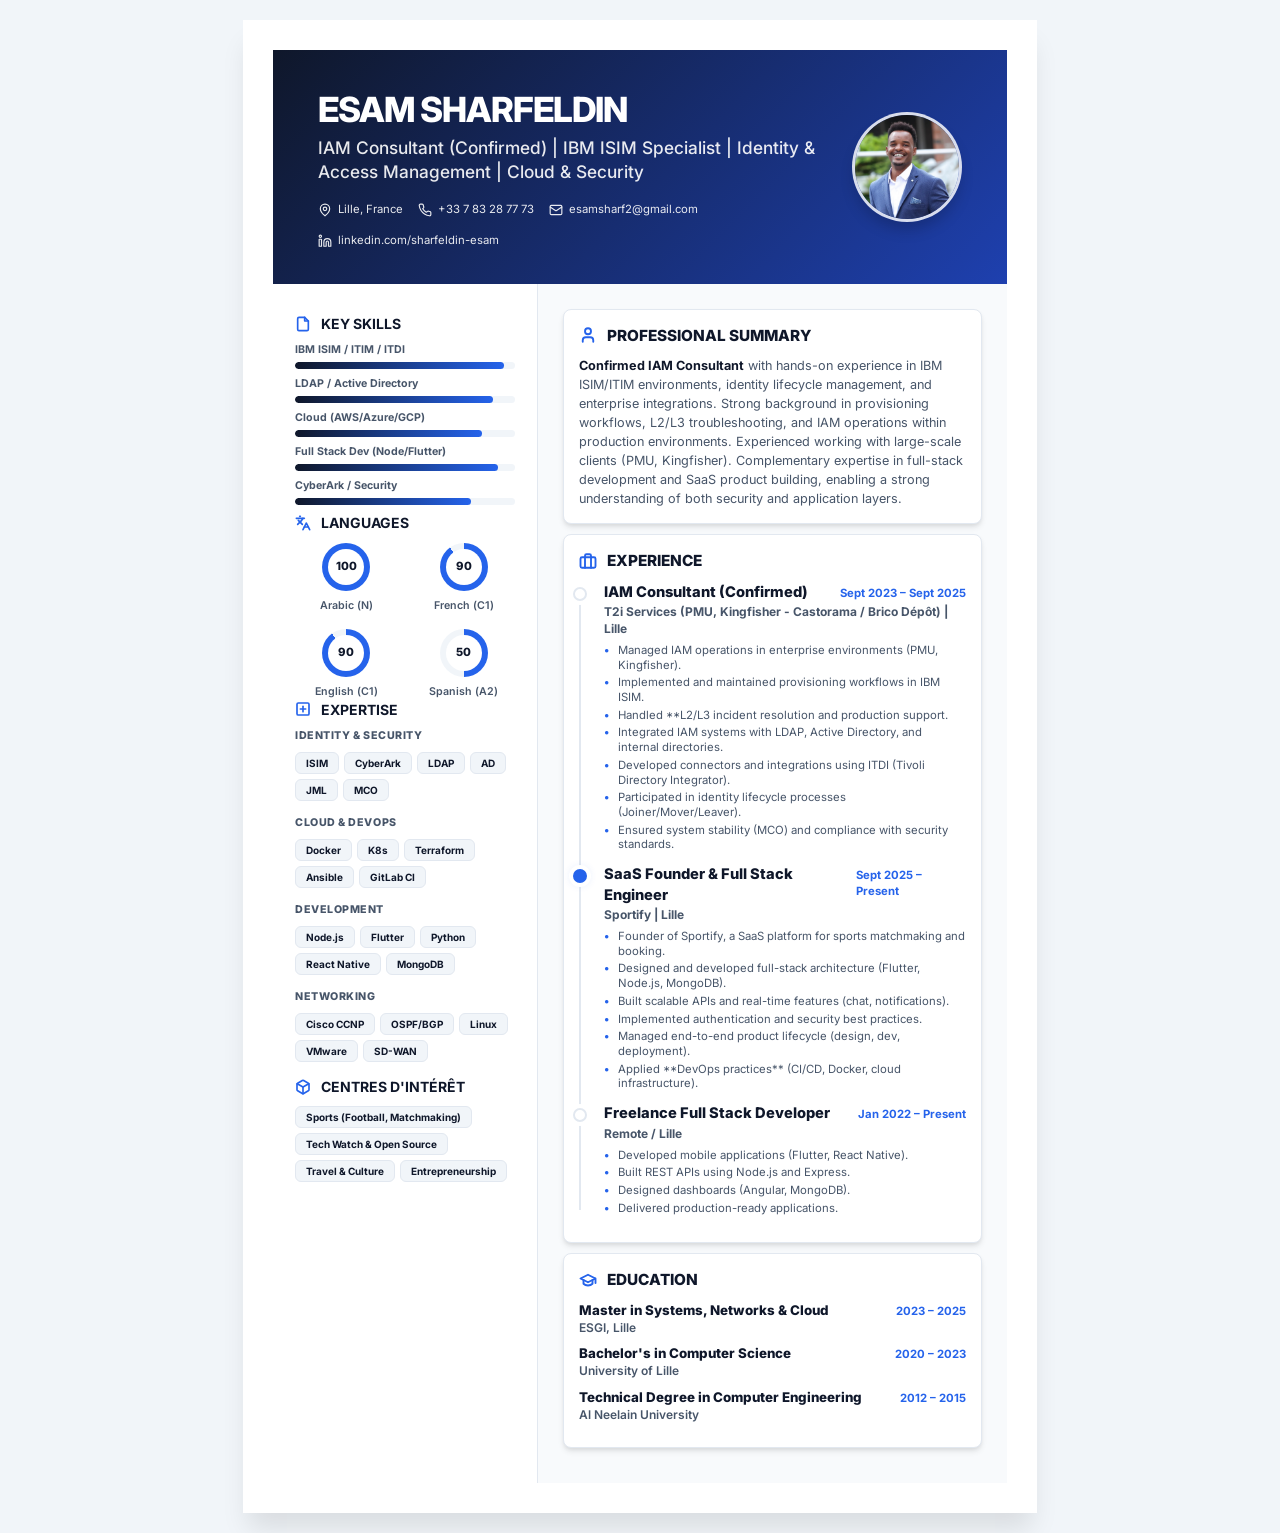
==== index.html @ 03e69ffa "Initial commit: Premium IAM Consultant CV" ====
<!DOCTYPE html>
<html lang="en">

<head>
    <meta charset="UTF-8">
    <meta name="viewport" content="width=device-width, initial-scale=1.0">
    <title>Sharfeldin Esam | Senior IAM Consultant | Full Stack Engineer</title>
    <link rel="preconnect" href="https://fonts.googleapis.com">
    <link rel="preconnect" href="https://fonts.gstatic.com" crossorigin>
    <link
        href="https://fonts.googleapis.com/css2?family=Inter:wght@300;400;500;600;700&family=Playfair+Display:ital,wght@0,700;1,700&display=swap"
        rel="stylesheet">
    <link rel="stylesheet" href="styles.css">
</head>

<body>
    <div class="cv-container">
        <div class="blue-header">
            <div class="header-content">
                <div class="header-text">
                    <h1>ESAM SHARFELDIN</h1>
                    <p class="subtitle">IAM Consultant (Confirmed) | IBM ISIM Specialist | Identity & Access Management
                        | Cloud & Security</p>
                    <div class="header-info-grid">
                        <span><svg xmlns="http://www.w3.org/2000/svg" width="14" height="14" viewBox="0 0 24 24"
                                fill="none" stroke="currentColor" stroke-width="2" stroke-linecap="round"
                                stroke-linejoin="round" class="lucide lucide-map-pin">
                                <path d="M20 10c0 6-8 12-8 12s-8-6-8-12a8 8 0 0 1 16 0Z" />
                                <circle cx="12" font-size="10" cy="10" r="3" />
                            </svg> Lille, France</span>
                        <span><svg xmlns="http://www.w3.org/2000/svg" width="14" height="14" viewBox="0 0 24 24"
                                fill="none" stroke="currentColor" stroke-width="2" stroke-linecap="round"
                                stroke-linejoin="round" class="lucide lucide-phone">
                                <path
                                    d="M22 16.92v3a2 2 0 0 1-2.18 2 19.79 19.79 0 0 1-8.63-3.07 19.5 19.5 0 0 1-6-6 19.79 19.79 0 0 1-3.07-8.67A2 2 0 0 1 4.11 2h3a2 2 0 0 1 2 1.72 12.84 12.84 0 0 0 .7 2.81 2 2 0 0 1-.45 2.11L8.09 9.91a16 16 0 0 0 6 6l2.11-1.29a2 2 0 0 1 2.11-.45 12.84 12.84 0 0 0 2.81.7A2 2 0 0 1 22 16.92z" />
                            </svg> +33 7 83 28 77 73</span>
                        <span><svg xmlns="http://www.w3.org/2000/svg" width="14" height="14" viewBox="0 0 24 24"
                                fill="none" stroke="currentColor" stroke-width="2" stroke-linecap="round"
                                stroke-linejoin="round" class="lucide lucide-mail">
                                <rect width="20" height="16" x="2" y="4" rx="2" />
                                <path d="m22 7-8.97 5.7a1.94 1.94 0 0 1-2.06 0L2 7" />
                            </svg> esamsharf2@gmail.com</span>
                        <span><svg xmlns="http://www.w3.org/2000/svg" width="14" height="14" viewBox="0 0 24 24"
                                fill="none" stroke="currentColor" stroke-width="2" stroke-linecap="round"
                                stroke-linejoin="round" class="lucide lucide-linkedin">
                                <path
                                    d="M16 8a6 6 0 0 1 6 6v7h-4v-7a2 2 0 0 0-2-2 2 2 0 0 0-2 2v7h-4v-7a6 6 0 0 1 6-6z" />
                                <rect width="4" height="12" x="2" y="9" />
                                <circle cx="4" cy="4" r="2" />
                            </svg> <a href="https://linkedin.com/in/sharfeldin-esam"
                                target="_blank">linkedin.com/sharfeldin-esam</a></span>
                    </div>
                </div>
                <div class="photo-placeholder">
                    <img src="profile.png" alt="Esam Sharfeldin" onerror="this.style.display='none'">
                    <i class="user-icon"><svg xmlns="http://www.w3.org/2000/svg" width="48" height="48"
                            viewBox="0 0 24 24" fill="none" stroke="white" stroke-width="2.5" stroke-linecap="round"
                            stroke-linejoin="round" class="lucide lucide-user">
                            <path d="M19 21v-2a4 4 0 0 0-4-4H9a4 4 0 0 0-4 4v2" />
                            <circle cx="12" cy="7" r="4" />
                        </svg></i>
                </div>
            </div>
        </div>

        <div class="layout-grid">
            <aside class="sidebar">
                <section>
                    <h2 class="section-title"><svg xmlns="http://www.w3.org/2000/svg" width="16" height="16"
                            viewBox="0 0 24 24" fill="none" stroke="currentColor" stroke-width="2.5"
                            stroke-linecap="round" stroke-linejoin="round" class="title-icon">
                            <path d="M14.5 2H6a2 2 0 0 0-2 2v16a2 2 0 0 0 2 2h12a2 2 0 0 0 2-2V7.5L14.5 2z" />
                            <polyline points="14.5 2 14.5 7.5 20 7.5" />
                        </svg> Key Skills</h2>
                    <div class="skill-meter">
                        <span>IBM ISIM / ITIM / ITDI</span>
                        <div class="progress">
                            <div class="progress-bar" style="width: 95%;"></div>
                        </div>
                    </div>
                    <div class="skill-meter">
                        <span>LDAP / Active Directory</span>
                        <div class="progress">
                            <div class="progress-bar" style="width: 90%;"></div>
                        </div>
                    </div>
                    <div class="skill-meter">
                        <span>Cloud (AWS/Azure/GCP)</span>
                        <div class="progress">
                            <div class="progress-bar" style="width: 85%;"></div>
                        </div>
                    </div>
                    <div class="skill-meter">
                        <span>Full Stack Dev (Node/Flutter)</span>
                        <div class="progress">
                            <div class="progress-bar" style="width: 92%;"></div>
                        </div>
                    </div>
                    <div class="skill-meter">
                        <span>CyberArk / Security</span>
                        <div class="progress">
                            <div class="progress-bar" style="width: 80%;"></div>
                        </div>
                    </div>
                </section>

                <section>
                    <h2 class="section-title"><svg xmlns="http://www.w3.org/2000/svg" width="16" height="16"
                            viewBox="0 0 24 24" fill="none" stroke="currentColor" stroke-width="2.5"
                            stroke-linecap="round" stroke-linejoin="round" class="title-icon">
                            <path d="m5 8 6 6" />
                            <path d="m4 14 6-6 2-3" />
                            <path d="M2 5h12" />
                            <path d="M7 2h1" />
                            <path d="m22 22-5-10-5 10" />
                            <path d="M14 18h6" />
                        </svg> Languages</h2>
                    <div class="lang-grid">
                        <div class="lang-circle">
                            <div class="circle" style="--percent: 100;"><span>100</span></div>
                            <p>Arabic (N)</p>
                        </div>
                        <div class="lang-circle">
                            <div class="circle" style="--percent: 90;"><span>90</span></div>
                            <p>French (C1)</p>
                        </div>
                        <div class="lang-circle">
                            <div class="circle" style="--percent: 90;"><span>90</span></div>
                            <p>English (C1)</p>
                        </div>
                        <div class="lang-circle">
                            <div class="circle" style="--percent: 50;"><span>50</span></div>
                            <p>Spanish (A2)</p>
                        </div>
                    </div>
                </section>

                <section>
                    <h2 class="section-title"><svg xmlns="http://www.w3.org/2000/svg" width="16" height="16"
                            viewBox="0 0 24 24" fill="none" stroke="currentColor" stroke-width="2.5"
                            stroke-linecap="round" stroke-linejoin="round" class="title-icon">
                            <rect width="18" height="18" x="3" y="3" rx="2" />
                            <path d="M12 8v8" />
                            <path d="M8 12h8" />
                        </svg> Expertise</h2>
                    <div class="tech-group">
                        <h3>Identity & Security</h3>
                        <div class="tag-cloud">
                            <span>ISIM</span> <span>CyberArk</span> <span>LDAP</span> <span>AD</span> <span>JML</span>
                            <span>MCO</span>
                        </div>
                    </div>
                    <div class="tech-group">
                        <h3>Cloud & DevOps</h3>
                        <div class="tag-cloud">
                            <span>Docker</span> <span>K8s</span> <span>Terraform</span> <span>Ansible</span>
                            <span>GitLab CI</span>
                        </div>
                    </div>
                    <div class="tech-group">
                        <h3>Development</h3>
                        <div class="tag-cloud">
                            <span>Node.js</span> <span>Flutter</span> <span>Python</span> <span>React Native</span>
                            <span>MongoDB</span>
                        </div>
                    </div>
                    <div class="tech-group">
                        <h3>Networking</h3>
                        <div class="tag-cloud">
                            <span>Cisco CCNP</span> <span>OSPF/BGP</span> <span>Linux</span> <span>VMware</span>
                            <span>SD-WAN</span>
                        </div>
                    </div>
                </section>

                <section>
                    <h2 class="section-title"><svg xmlns="http://www.w3.org/2000/svg" width="16" height="16"
                            viewBox="0 0 24 24" fill="none" stroke="currentColor" stroke-width="2.5"
                            stroke-linecap="round" stroke-linejoin="round" class="title-icon">
                            <path
                                d="M21 16V8a2 2 0 0 0-1-1.73l-7-4a2 2 0 0 0-2 0l-7 4A2 2 0 0 0 3 8v8a2 2 0 0 0 1 1.73l7 4a2 2 0 0 0 2 0l7-4A2 2 0 0 0 21 16z" />
                            <polyline points="3.29 7 12 12 20.71 7" />
                            <line x1="12" y1="22" x2="12" y2="12" />
                        </svg> Centres d'Intérêt</h2>
                    <div class="tag-cloud">
                        <span>Sports (Football, Matchmaking)</span>
                        <span>Tech Watch & Open Source</span>
                        <span>Travel & Culture</span>
                        <span>Entrepreneurship</span>
                    </div>
                </section>
            </aside>

            <main class="main-content">
                <section class="card">
                    <h2 class="content-heading"><svg xmlns="http://www.w3.org/2000/svg" width="18" height="18"
                            viewBox="0 0 24 24" fill="none" stroke="currentColor" stroke-width="2.5"
                            stroke-linecap="round" stroke-linejoin="round" class="title-icon">
                            <path d="M19 21v-2a4 4 0 0 0-4-4H9a4 4 0 0 0-4 4v2" />
                            <circle cx="12" cy="7" r="4" />
                        </svg> Professional Summary</h2>
                    <div class="summary-text">
                        <p><strong>Confirmed IAM Consultant</strong> with hands-on experience in IBM ISIM/ITIM
                            environments, identity lifecycle management, and enterprise integrations. Strong background
                            in provisioning workflows, L2/L3 troubleshooting, and IAM operations within production
                            environments. Experienced working with large-scale clients (PMU, Kingfisher). Complementary
                            expertise in full-stack development and SaaS product building, enabling a strong
                            understanding of both security and application layers.</p>
                    </div>
                </section>

                <section class="card">
                    <h2 class="content-heading"><svg xmlns="http://www.w3.org/2000/svg" width="18" height="18"
                            viewBox="0 0 24 24" fill="none" stroke="currentColor" stroke-width="2.5"
                            stroke-linecap="round" stroke-linejoin="round" class="title-icon">
                            <rect width="20" height="14" x="2" y="7" rx="2" ry="2" />
                            <path d="M16 21V5a2 2 0 0 0-2-2h-4a2 2 0 0 0-2 2v16" />
                        </svg> Experience</h2>
                    <div class="timeline">
                        <div class="timeline-item">
                            <div class="timeline-dot"></div>
                            <div class="timeline-content">
                                <div class="item-head">
                                    <h3>IAM Consultant (Confirmed)</h3><span class="date">Sept 2023 – Sept 2025</span>
                                </div>
                                <p class="org">T2i Services (PMU, Kingfisher - Castorama / Brico Dépôt) | Lille</p>
                                <ul class="compact-list">
                                    <li>Managed IAM operations in enterprise environments (PMU, Kingfisher).</li>
                                    <li>Implemented and maintained provisioning workflows in IBM ISIM.</li>
                                    <li>Handled **L2/L3 incident resolution and production support.</li>
                                    <li>Integrated IAM systems with LDAP, Active Directory, and internal directories.
                                    </li>
                                    <li>Developed connectors and integrations using ITDI (Tivoli Directory Integrator).
                                    </li>
                                    <li>Participated in identity lifecycle processes (Joiner/Mover/Leaver).</li>
                                    <li>Ensured system stability (MCO) and compliance with security standards.</li>
                                </ul>
                            </div>
                        </div>
                        <div class="timeline-item active">
                            <div class="timeline-dot"></div>
                            <div class="timeline-content">
                                <div class="item-head">
                                    <h3>SaaS Founder & Full Stack Engineer</h3><span class="date">Sept 2025 –
                                        Present</span>
                                </div>
                                <p class="org">Sportify | Lille </p>
                                <ul class="compact-list">
                                    <li>Founder of Sportify, a SaaS platform for sports matchmaking and booking.</li>
                                    <li>Designed and developed full-stack architecture (Flutter, Node.js, MongoDB).</li>
                                    <li>Built scalable APIs and real-time features (chat, notifications).</li>
                                    <li>Implemented authentication and security best practices.</li>
                                    <li>Managed end-to-end product lifecycle (design, dev, deployment).</li>
                                    <li>Applied **DevOps practices** (CI/CD, Docker, cloud infrastructure).</li>
                                </ul>
                            </div>
                        </div>
                        <div class="timeline-item">
                            <div class="timeline-dot"></div>
                            <div class="timeline-content">
                                <div class="item-head">
                                    <h3>Freelance Full Stack Developer</h3><span class="date">Jan 2022 – Present</span>
                                </div>
                                <p class="org">Remote / Lille</p>
                                <ul class="compact-list">
                                    <li>Developed mobile applications (Flutter, React Native).</li>
                                    <li>Built REST APIs using Node.js and Express.</li>
                                    <li>Designed dashboards (Angular, MongoDB).</li>
                                    <li>Delivered production-ready applications.</li>
                                </ul>
                            </div>
                        </div>
                    </div>
                </section>

                <section class="card">
                    <h2 class="content-heading"><svg xmlns="http://www.w3.org/2000/svg" width="18" height="18"
                            viewBox="0 0 24 24" fill="none" stroke="currentColor" stroke-width="2.5"
                            stroke-linecap="round" stroke-linejoin="round" class="title-icon">
                            <path d="M22 10v6M2 10l10-5 10 5-10 5z" />
                            <path d="M6 12v5c3 3 9 3 12 0v-5" />
                        </svg> Education</h2>
                    <div class="education-block">
                        <div class="edu-item">
                            <div class="edu-head">
                                <h3>Master in Systems, Networks & Cloud</h3><span class="date">2023 – 2025</span>
                            </div>
                            <p class="school">ESGI, Lille</p>
                        </div>
                        <div class="edu-item">
                            <div class="edu-head">
                                <h3>Bachelor's in Computer Science</h3><span class="date">2020 – 2023</span>
                            </div>
                            <p class="school">University of Lille</p>
                        </div>
                        <div class="edu-item">
                            <div class="edu-head">
                                <h3>Technical Degree in Computer Engineering</h3><span class="date">2012 – 2015</span>
                            </div>
                            <p class="school">Al Neelain University</p>
                        </div>
                    </div>
                </section>
            </main>
        </div>
        <script>
            // Hide the user icon if the profile photo is found and loaded
            const img = document.querySelector('.photo-placeholder img');
            const icon = document.querySelector('.user-icon');
            if (img) {
                img.onload = () => {
                    if (icon) icon.style.display = 'none';
                };
            }
        </script>
    </div>
</body>

</html>
---- styles.css ----
:root {
    --primary: #0f172a;
    --primary-light: #1e40af;
    --accent: #2563eb;
    --text-main: #1e293b;
    --text-muted: #475569;
    --bg-page: #f8fafc;
    --bg-sidebar: #ffffff;
    --border: #e2e8f0;
    --card-shadow: 0 4px 6px -1px rgba(0, 0, 0, 0.1), 0 2px 4px -1px rgba(0, 0, 0, 0.06);
    --font-sans: 'Inter', -apple-system, BlinkMacSystemFont, "Segoe UI", Roboto, sans-serif;
}

* {
    margin: 0;
    padding: 0;
    box-sizing: border-box;
}

body {
    background-color: #f1f5f9;
    font-family: var(--font-sans);
    color: var(--text-main);
    line-height: 1.4;
    -webkit-font-smoothing: antialiased;
}

.cv-container {
    width: 210mm;
    min-height: 297mm;
    margin: 20px auto;
    background: #ffffff;
    box-shadow: 0 20px 25px -5px rgba(0, 0, 0, 0.1);
    position: relative;
    overflow: hidden;
}

@media print {
    body { background: none; }
    .cv-container { margin: 0; box-shadow: none; width: 100%; height: 100%; }
}

/* Header Elevation */
.blue-header {
    background: linear-gradient(135deg, var(--primary) 0%, var(--primary-light) 100%);
    color: #ffffff;
    padding: 35px 45px;
    position: relative;
}

.header-content {
    display: flex;
    justify-content: space-between;
    align-items: center;
}

.header-text h1 {
    font-size: 26pt;
    font-weight: 800;
    letter-spacing: -0.03em;
    margin-bottom: 2px;
}

.subtitle {
    font-size: 13pt;
    font-weight: 500;
    opacity: 0.9;
    margin-bottom: 18px;
}

.header-info-grid {
    display: flex;
    flex-wrap: wrap;
    gap: 15px;
    font-size: 8.5pt;
}

.header-info-grid span {
    display: flex;
    align-items: center;
    gap: 6px;
    opacity: 0.9;
}

.header-info-grid a {
    color: #ffffff;
    text-decoration: none;
    border-bottom: 1px border transparent;
}

.header-info-grid a:hover { border-bottom-color: #ffffff; }

.photo-placeholder {
    width: 110px;
    height: 110px;
    flex-shrink: 0;
    background: rgba(255, 255, 255, 0.15);
    border: 3px solid rgba(255, 255, 255, 0.8);
    border-radius: 50%;
    display: flex;
    align-items: center;
    justify-content: center;
    overflow: hidden;
    position: relative;
    box-shadow: 0 10px 15px -3px rgba(0, 0, 0, 0.2);
}

.photo-placeholder img {
    width: 100%;
    height: 100%;
    object-fit: cover;
}

.user-icon { font-size: 40px; opacity: 0.3; position: absolute; z-index: 1; }

/* Layout Grid */
.layout-grid {
    display: grid;
    grid-template-columns: 265px 1fr;
    background: var(--bg-page);
}

.sidebar {
    background: #ffffff;
    border-right: 1px solid var(--border);
    padding: 30px 22px;
}

.main-content {
    padding: 25px;
}

/* Sections & Cards */
.card {
    background: #ffffff;
    border: 1px solid var(--border);
    border-radius: 8px;
    padding: 16px 20px;
    margin-bottom: 12px;
    box-shadow: var(--card-shadow);
}

.section-title {
    font-size: 10.5pt;
    font-weight: 700;
    color: var(--primary);
    text-transform: uppercase;
    margin-bottom: 10px;
    display: flex;
    align-items: center;
    gap: 10px;
}

.content-heading {
    font-size: 11.5pt;
    font-weight: 800;
    color: var(--primary);
    text-transform: uppercase;
    margin-bottom: 12px;
    display: flex;
    align-items: center;
    gap: 10px;
}

.title-icon { color: var(--accent); }

/* Skills & Meters Elevation */
.skill-meter { margin-bottom: 12px; }
.skill-meter span { font-size: 8pt; font-weight: 700; color: var(--text-muted); display: block; margin-bottom: 4px; }

.progress {
    height: 7px;
    background: #f1f5f9;
    border-radius: 4px;
    overflow: hidden;
}

.progress-bar {
    height: 100%;
    background: linear-gradient(90deg, var(--primary) 0%, var(--accent) 100%);
    border-radius: 4px;
}

/* Languages Circle */
.lang-grid {
    display: grid;
    grid-template-columns: 1fr 1fr;
    gap: 15px;
}

.lang-circle { text-align: center; }

.circle {
    width: 48px;
    height: 48px;
    margin: 0 auto 8px;
    border-radius: 50%;
    background: conic-gradient(var(--accent) calc(var(--percent) * 1%), #f1f5f9 0);
    display: flex;
    align-items: center;
    justify-content: center;
    position: relative;
    font-size: 8.5pt;
    font-weight: 800;
    color: var(--primary);
}

.circle::before {
    content: '';
    position: absolute;
    width: 36px;
    height: 36px;
    background: #ffffff;
    border-radius: 50%;
}

.circle span { position: relative; z-index: 1; }
.lang-circle p { font-size: 8pt; font-weight: 600; color: var(--text-muted); }

/* Tag Cloud Elevation */
.tech-group h3 { font-size: 8pt; font-weight: 800; margin-bottom: 8px; color: var(--text-muted); text-transform: uppercase; letter-spacing: 0.05em; }
.tag-cloud { display: flex; flex-wrap: wrap; gap: 5px; margin-bottom: 15px; }

.tag-cloud span {
    background: #f1f5f9;
    color: var(--primary);
    padding: 3px 10px;
    border-radius: 6px;
    font-size: 7.5pt;
    font-weight: 700;
    border: 1px solid var(--border);
}

.tag-cloud.small span { font-size: 7pt; padding: 2px 8px; }

/* Timeline Elevation */
.timeline {
    position: relative;
    padding-left: 25px;
}

.timeline::before {
    content: '';
    position: absolute;
    left: 0;
    top: 5px;
    bottom: 5px;
    width: 2px;
    background: var(--border);
}

.timeline-item {
    position: relative;
    margin-bottom: 18px;
}

.timeline-dot {
    position: absolute;
    left: -31px;
    top: 5px;
    width: 14px;
    height: 14px;
    background: #ffffff;
    border: 2px solid var(--border);
    border-radius: 50%;
    box-shadow: 0 0 0 4px #ffffff;
}

.timeline-item.active .timeline-dot {
    border-color: var(--accent);
    background: var(--accent);
    box-shadow: 0 0 0 4px #ffffff, 0 0 10px rgba(37, 99, 235, 0.3);
}

.item-head {
    display: flex;
    justify-content: space-between;
    align-items: baseline;
    margin-bottom: 2px;
}

.item-head h3 { font-size: 11pt; font-weight: 800; color: var(--primary); }
.date { font-size: 8.5pt; color: var(--accent); font-weight: 700; }
.org { font-size: 9pt; font-weight: 700; color: var(--text-muted); margin-bottom: 4px; }
.desc { font-size: 9pt; color: var(--text-muted); line-height: 1.5; margin-bottom: 8px; }

/* Education */
.edu-item { margin-bottom: 12px; }
.edu-head { display: flex; justify-content: space-between; align-items: baseline; }
.edu-head h3 { font-size: 10pt; font-weight: 800; color: var(--primary); }
.school { font-size: 9pt; font-weight: 600; color: var(--text-muted); }

.summary-text p { font-size: 9.5pt; color: var(--text-muted); line-height: 1.5; }
.summary-text p strong { color: var(--primary); }

.compact-list {
    list-style: none;
    padding-left: 0;
    margin-top: 5px;
}

.compact-list li {
    font-size: 8.5pt;
    color: var(--text-muted);
    position: relative;
    padding-left: 14px;
    margin-bottom: 3px;
    line-height: 1.3;
}

.compact-list li::before {
    content: '•';
    position: absolute;
    left: 0;
    color: var(--accent);
    font-weight: bold;
}

.compact-list li strong {
    color: var(--primary);
    font-weight: 700;
}

/* A4 Print Optimization */
@media print {
    * {
        -webkit-print-color-adjust: exact !important;
        print-color-adjust: exact !important;
    }
    body {
        margin: 0;
        padding: 0;
        background: none !important;
    }
    .cv-container {
        width: 210mm !important;
        height: 297mm !important;
        margin: 0 !important;
        box-shadow: none !important;
    }
    .blue-header {
        background-color: #0f172a !important;
        /* Forced color trick: box-shadow often prints even when backgrounds are off */
        box-shadow: inset 0 0 0 1000px #0f172a !important;
        color: #ffffff !important;
        padding: 25px 35px !important;
    }
    /* ... keep other print styles ... */
    .progress-bar {
        background: #2563eb !important;
        box-shadow: inset 0 0 0 1000px #2563eb !important;
    }
}

/* Tightening for 1-page fit */
.card { margin-bottom: 10px; padding: 15px; }
.section-title { margin-bottom: 10px; }
.content-heading { margin-bottom: 10px; }
.skill-meter { margin-bottom: 8px; }
.tech-group { margin-bottom: 10px; }
.timeline-item { margin-bottom: 12px; }
.edu-item { margin-bottom: 8px; }

/* Fine-tuning for 1-page fit */
@media screen and (max-height: 1000px) {
    .cv-container {
        padding: 30px;
    }
}
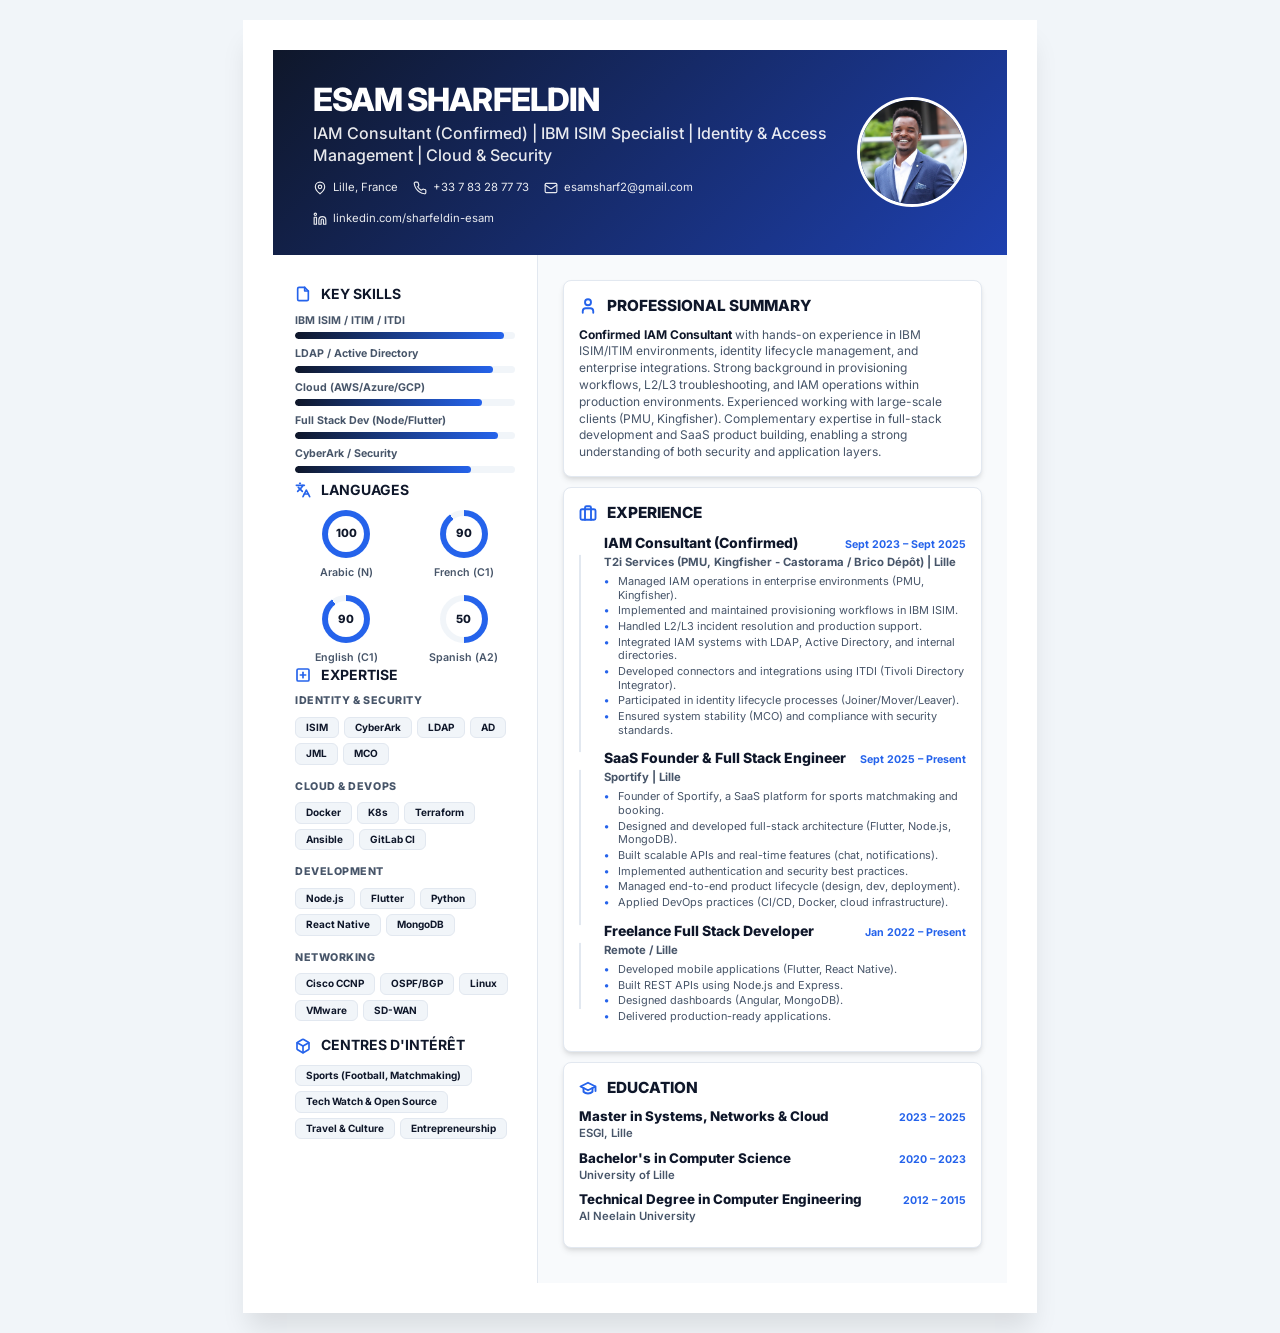
==== commit e20ba43d: "refactor: optimize CV layout and styles for improved A4 PDF print rendering" ====
--- a/index.html
+++ b/index.html
@@ -53,12 +53,6 @@
                 </div>
                 <div class="photo-placeholder">
                     <img src="profile.png" alt="Esam Sharfeldin" onerror="this.style.display='none'">
-                    <i class="user-icon"><svg xmlns="http://www.w3.org/2000/svg" width="48" height="48"
-                            viewBox="0 0 24 24" fill="none" stroke="white" stroke-width="2.5" stroke-linecap="round"
-                            stroke-linejoin="round" class="lucide lucide-user">
-                            <path d="M19 21v-2a4 4 0 0 0-4-4H9a4 4 0 0 0-4 4v2" />
-                            <circle cx="12" cy="7" r="4" />
-                        </svg></i>
                 </div>
             </div>
         </div>
@@ -227,7 +221,7 @@
                                 <ul class="compact-list">
                                     <li>Managed IAM operations in enterprise environments (PMU, Kingfisher).</li>
                                     <li>Implemented and maintained provisioning workflows in IBM ISIM.</li>
-                                    <li>Handled **L2/L3 incident resolution and production support.</li>
+                                    <li>Handled L2/L3 incident resolution and production support.</li>
                                     <li>Integrated IAM systems with LDAP, Active Directory, and internal directories.
                                     </li>
                                     <li>Developed connectors and integrations using ITDI (Tivoli Directory Integrator).
@@ -251,7 +245,7 @@
                                     <li>Built scalable APIs and real-time features (chat, notifications).</li>
                                     <li>Implemented authentication and security best practices.</li>
                                     <li>Managed end-to-end product lifecycle (design, dev, deployment).</li>
-                                    <li>Applied **DevOps practices** (CI/CD, Docker, cloud infrastructure).</li>
+                                    <li>Applied DevOps practices (CI/CD, Docker, cloud infrastructure).</li>
                                 </ul>
                             </div>
                         </div>
@@ -306,12 +300,12 @@
         <script>
             // Hide the user icon if the profile photo is found and loaded
             const img = document.querySelector('.photo-placeholder img');
-            const icon = document.querySelector('.user-icon');
-            if (img) {
-                img.onload = () => {
-                    if (icon) icon.style.display = 'none';
-                };
-            }
+            //const icon = document.querySelector('.user-icon');
+            // if (img) {
+            //     img.onload = () => {
+            //         if (icon) icon.style.display = 'none';
+            //     };
+            // }
         </script>
     </div>
 </body>
--- a/styles.css
+++ b/styles.css
@@ -21,7 +21,7 @@
     background-color: #f1f5f9;
     font-family: var(--font-sans);
     color: var(--text-main);
-    line-height: 1.4;
+    line-height: 1.35;
     -webkit-font-smoothing: antialiased;
 }
 
@@ -44,7 +44,7 @@
 .blue-header {
     background: linear-gradient(135deg, var(--primary) 0%, var(--primary-light) 100%);
     color: #ffffff;
-    padding: 35px 45px;
+    padding: 28px 40px;
     position: relative;
 }
 
@@ -55,17 +55,17 @@
 }
 
 .header-text h1 {
-    font-size: 26pt;
+    font-size: 24pt;
     font-weight: 800;
     letter-spacing: -0.03em;
     margin-bottom: 2px;
 }
 
 .subtitle {
-    font-size: 13pt;
+    font-size: 12pt;
     font-weight: 500;
     opacity: 0.9;
-    margin-bottom: 18px;
+    margin-bottom: 14px;
 }
 
 .header-info-grid {
@@ -85,7 +85,7 @@
 .header-info-grid a {
     color: #ffffff;
     text-decoration: none;
-    border-bottom: 1px border transparent;
+    border-bottom: 1px solid transparent;
 }
 
 .header-info-grid a:hover { border-bottom-color: #ffffff; }
@@ -94,15 +94,13 @@
     width: 110px;
     height: 110px;
     flex-shrink: 0;
-    background: rgba(255, 255, 255, 0.15);
-    border: 3px solid rgba(255, 255, 255, 0.8);
+    border: 3px solid rgba(255, 255, 255, 1);
     border-radius: 50%;
     display: flex;
     align-items: center;
     justify-content: center;
     overflow: hidden;
     position: relative;
-    box-shadow: 0 10px 15px -3px rgba(0, 0, 0, 0.2);
 }
 
 .photo-placeholder img {
@@ -135,9 +133,10 @@
     background: #ffffff;
     border: 1px solid var(--border);
     border-radius: 8px;
-    padding: 16px 20px;
-    margin-bottom: 12px;
+    padding: 14px 18px;
+    margin-bottom: 10px;
     box-shadow: var(--card-shadow);
+    page-break-inside: avoid;
 }
 
 .section-title {
@@ -243,10 +242,11 @@
     content: '';
     position: absolute;
     left: 0;
-    top: 5px;
-    bottom: 5px;
+    top: 12px;
+    bottom: 15px;
     width: 2px;
     background: var(--border);
+    z-index: 1;
 }
 
 .timeline-item {
@@ -263,13 +263,30 @@
     background: #ffffff;
     border: 2px solid var(--border);
     border-radius: 50%;
-    box-shadow: 0 0 0 4px #ffffff;
+    z-index: 2;
+}
+
+/* Robust white masking ring for PDF - avoids 'hairline' border artifacts */
+.timeline-dot::after {
+    content: '';
+    position: absolute;
+    top: -4px;
+    left: -4px;
+    right: -4px;
+    bottom: -4px;
+    background: #ffffff;
+    border-radius: 50%;
+    z-index: -1;
 }
 
 .timeline-item.active .timeline-dot {
     border-color: var(--accent);
     background: var(--accent);
-    box-shadow: 0 0 0 4px #ffffff, 0 0 10px rgba(37, 99, 235, 0.3);
+}
+
+/* Also ensure active dot has the white mask */
+.timeline-item.active .timeline-dot::after {
+    background: #ffffff;
 }
 
 .item-head {
@@ -279,18 +296,18 @@
     margin-bottom: 2px;
 }
 
-.item-head h3 { font-size: 11pt; font-weight: 800; color: var(--primary); }
-.date { font-size: 8.5pt; color: var(--accent); font-weight: 700; }
-.org { font-size: 9pt; font-weight: 700; color: var(--text-muted); margin-bottom: 4px; }
-.desc { font-size: 9pt; color: var(--text-muted); line-height: 1.5; margin-bottom: 8px; }
+.item-head h3 { font-size: 10.5pt; font-weight: 800; color: var(--primary); }
+.date { font-size: 8pt; color: var(--accent); font-weight: 700; }
+.org { font-size: 8.5pt; font-weight: 700; color: var(--text-muted); margin-bottom: 4px; }
+.desc { font-size: 8.5pt; color: var(--text-muted); line-height: 1.4; margin-bottom: 6px; }
 
 /* Education */
-.edu-item { margin-bottom: 12px; }
+.edu-item { margin-bottom: 10px; page-break-inside: avoid; }
 .edu-head { display: flex; justify-content: space-between; align-items: baseline; }
 .edu-head h3 { font-size: 10pt; font-weight: 800; color: var(--primary); }
-.school { font-size: 9pt; font-weight: 600; color: var(--text-muted); }
-
-.summary-text p { font-size: 9.5pt; color: var(--text-muted); line-height: 1.5; }
+.school { font-size: 8.5pt; font-weight: 600; color: var(--text-muted); }
+
+.summary-text p { font-size: 9pt; color: var(--text-muted); line-height: 1.4; }
 .summary-text p strong { color: var(--primary); }
 
 .compact-list {
@@ -300,12 +317,12 @@
 }
 
 .compact-list li {
-    font-size: 8.5pt;
+    font-size: 8.2pt;
     color: var(--text-muted);
     position: relative;
     padding-left: 14px;
-    margin-bottom: 3px;
-    line-height: 1.3;
+    margin-bottom: 2px;
+    line-height: 1.25;
 }
 
 .compact-list li::before {
@@ -323,32 +340,66 @@
 
 /* A4 Print Optimization */
 @media print {
+    /* Absolute suppression of PDF rendering artifacts */
     * {
-        -webkit-print-color-adjust: exact !important;
-        print-color-adjust: exact !important;
-    }
+        outline: none !important;
+        box-shadow: none !important;
+    }
+
     body {
+        -webkit-print-color-adjust: exact;
+        print-color-adjust: exact;
         margin: 0;
         padding: 0;
-        background: none !important;
+        background: #ffffff !important;
     }
     .cv-container {
         width: 210mm !important;
         height: 297mm !important;
         margin: 0 !important;
         box-shadow: none !important;
+        background: #ffffff !important;
     }
     .blue-header {
-        background-color: #0f172a !important;
-        /* Forced color trick: box-shadow often prints even when backgrounds are off */
-        box-shadow: inset 0 0 0 1000px #0f172a !important;
+        background: linear-gradient(135deg, #0f172a, #1e293b) !important;
+        -webkit-print-color-adjust: exact !important;
+        print-color-adjust: exact !important;
         color: #ffffff !important;
         padding: 25px 35px !important;
     }
-    /* ... keep other print styles ... */
+    .photo-placeholder {
+        border-color: #ffffff !important;
+        box-shadow: none !important;
+        background: transparent !important;
+    }
+    .sidebar { 
+        background: #ffffff !important;
+        padding: 20px 15px !important; 
+    }
+    .card {
+        break-inside: avoid;
+        margin-bottom: 10px !important;
+        padding: 14px 18px !important;
+    }
     .progress-bar {
         background: #2563eb !important;
         box-shadow: inset 0 0 0 1000px #2563eb !important;
+    }
+    .circle {
+        border-color: #2563eb !important;
+    }
+    .timeline-item.active .timeline-dot {
+        background: #2563eb !important;
+        border-color: #2563eb !important;
+        z-index: 3 !important;
+    }
+
+    /* Suppress hairline 'black line' artifacts on the white mask */
+    .timeline-dot::after {
+        background: #ffffff !important;
+        border: 1px solid #ffffff !important;
+        -webkit-print-color-adjust: exact !important;
+        print-color-adjust: exact !important;
     }
 }
 
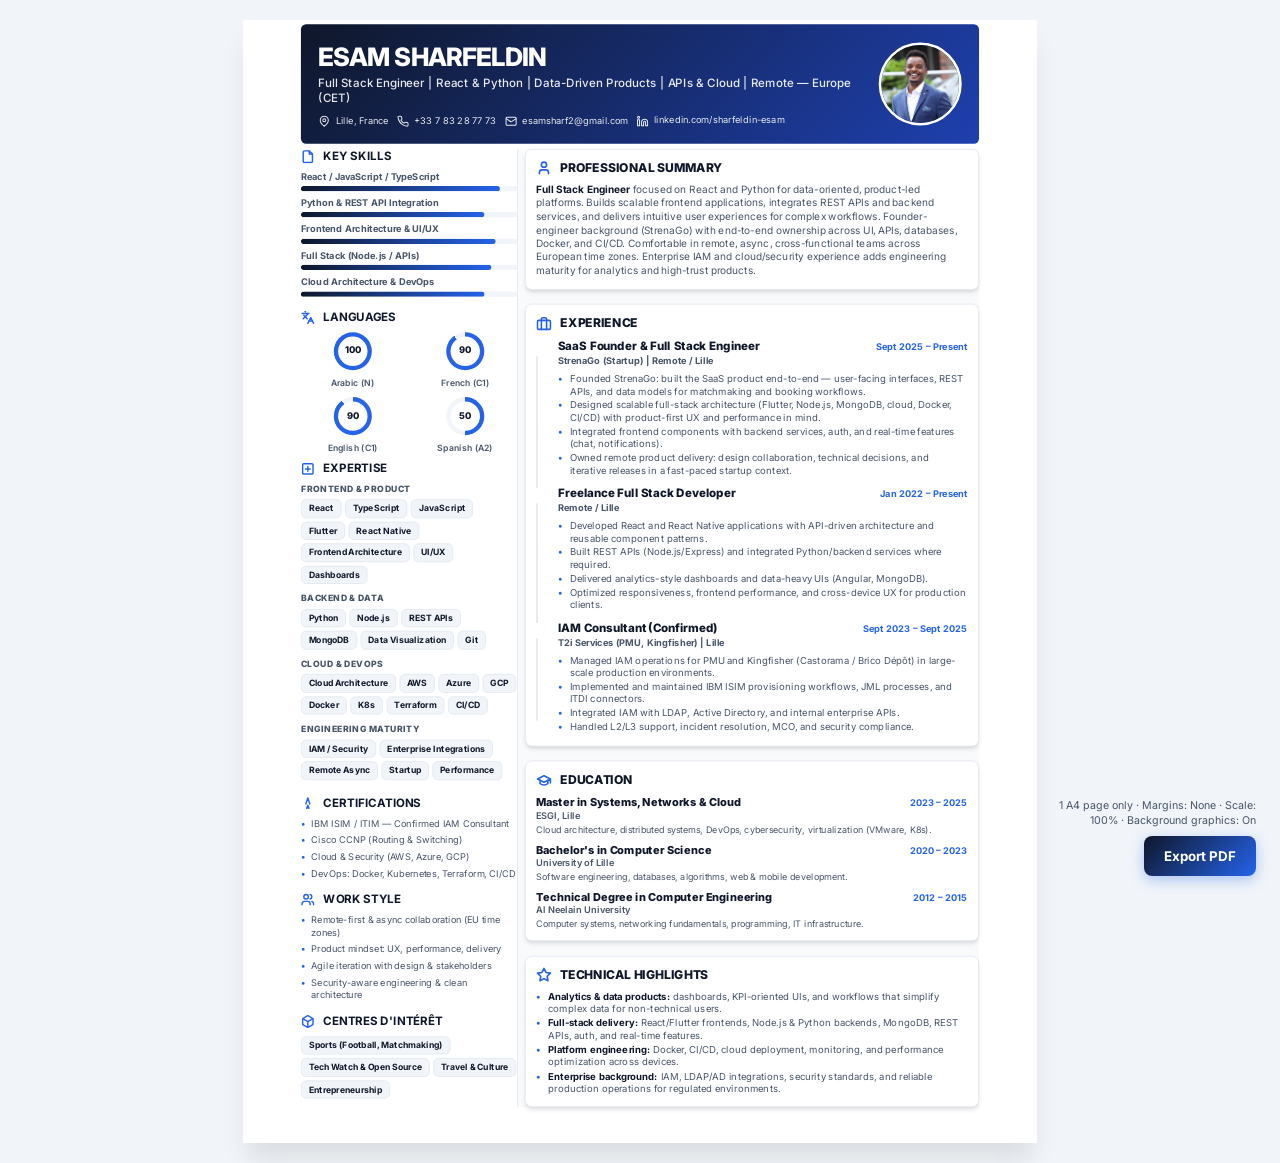
==== commit ee1ccc45: "refactor: update CV title, skills, and layout for enhanced presentation and export functionality" ====
--- a/index.html
+++ b/index.html
@@ -4,7 +4,7 @@
 <head>
     <meta charset="UTF-8">
     <meta name="viewport" content="width=device-width, initial-scale=1.0">
-    <title>Sharfeldin Esam | Senior IAM Consultant | Full Stack Engineer</title>
+    <title>Esam Sharfeldin | Full Stack Engineer | React & Python</title>
     <link rel="preconnect" href="https://fonts.googleapis.com">
     <link rel="preconnect" href="https://fonts.gstatic.com" crossorigin>
     <link
@@ -14,13 +14,19 @@
 </head>
 
 <body>
-    <div class="cv-container">
+    <div class="print-toolbar" aria-label="Export controls">
+        <span class="print-hint">1 A4 page only · Margins: None · Scale: 100% · Background graphics: On</span>
+        <button type="button" id="export-pdf-btn">Export PDF</button>
+    </div>
+    <div class="cv-page" id="cv-page">
+    <div class="cv-scaler" id="cv-scaler">
+    <div class="cv-container" id="cv">
         <div class="blue-header">
             <div class="header-content">
                 <div class="header-text">
                     <h1>ESAM SHARFELDIN</h1>
-                    <p class="subtitle">IAM Consultant (Confirmed) | IBM ISIM Specialist | Identity & Access Management
-                        | Cloud & Security</p>
+                    <p class="subtitle">Full Stack Engineer | React & Python | Data-Driven Products | APIs & Cloud |
+                        Remote — Europe (CET)</p>
                     <div class="header-info-grid">
                         <span><svg xmlns="http://www.w3.org/2000/svg" width="14" height="14" viewBox="0 0 24 24"
                                 fill="none" stroke="currentColor" stroke-width="2" stroke-linecap="round"
@@ -67,33 +73,33 @@
                             <polyline points="14.5 2 14.5 7.5 20 7.5" />
                         </svg> Key Skills</h2>
                     <div class="skill-meter">
-                        <span>IBM ISIM / ITIM / ITDI</span>
+                        <span>React / JavaScript / TypeScript</span>
                         <div class="progress">
-                            <div class="progress-bar" style="width: 95%;"></div>
+                            <div class="progress-bar" style="width: 92%;"></div>
                         </div>
                     </div>
                     <div class="skill-meter">
-                        <span>LDAP / Active Directory</span>
+                        <span>Python & REST API Integration</span>
+                        <div class="progress">
+                            <div class="progress-bar" style="width: 85%;"></div>
+                        </div>
+                    </div>
+                    <div class="skill-meter">
+                        <span>Frontend Architecture & UI/UX</span>
                         <div class="progress">
                             <div class="progress-bar" style="width: 90%;"></div>
                         </div>
                     </div>
                     <div class="skill-meter">
-                        <span>Cloud (AWS/Azure/GCP)</span>
+                        <span>Full Stack (Node.js / APIs)</span>
+                        <div class="progress">
+                            <div class="progress-bar" style="width: 88%;"></div>
+                        </div>
+                    </div>
+                    <div class="skill-meter">
+                        <span>Cloud Architecture & DevOps</span>
                         <div class="progress">
                             <div class="progress-bar" style="width: 85%;"></div>
-                        </div>
-                    </div>
-                    <div class="skill-meter">
-                        <span>Full Stack Dev (Node/Flutter)</span>
-                        <div class="progress">
-                            <div class="progress-bar" style="width: 92%;"></div>
-                        </div>
-                    </div>
-                    <div class="skill-meter">
-                        <span>CyberArk / Security</span>
-                        <div class="progress">
-                            <div class="progress-bar" style="width: 80%;"></div>
                         </div>
                     </div>
                 </section>
@@ -138,33 +144,66 @@
                             <path d="M8 12h8" />
                         </svg> Expertise</h2>
                     <div class="tech-group">
-                        <h3>Identity & Security</h3>
+                        <h3>Frontend & Product</h3>
                         <div class="tag-cloud">
-                            <span>ISIM</span> <span>CyberArk</span> <span>LDAP</span> <span>AD</span> <span>JML</span>
-                            <span>MCO</span>
+                            <span>React</span> <span>TypeScript</span> <span>JavaScript</span> <span>Flutter</span>
+                            <span>React Native</span> <span>Frontend Architecture</span> <span>UI/UX</span>
+                            <span>Dashboards</span>
+                        </div>
+                    </div>
+                    <div class="tech-group">
+                        <h3>Backend & Data</h3>
+                        <div class="tag-cloud">
+                            <span>Python</span> <span>Node.js</span> <span>REST APIs</span> <span>MongoDB</span>
+                            <span>Data Visualization</span> <span>Git</span>
                         </div>
                     </div>
                     <div class="tech-group">
                         <h3>Cloud & DevOps</h3>
                         <div class="tag-cloud">
-                            <span>Docker</span> <span>K8s</span> <span>Terraform</span> <span>Ansible</span>
-                            <span>GitLab CI</span>
+                            <span>Cloud Architecture</span> <span>AWS</span> <span>Azure</span> <span>GCP</span>
+                            <span>Docker</span> <span>K8s</span> <span>Terraform</span> <span>CI/CD</span>
                         </div>
                     </div>
                     <div class="tech-group">
-                        <h3>Development</h3>
+                        <h3>Engineering Maturity</h3>
                         <div class="tag-cloud">
-                            <span>Node.js</span> <span>Flutter</span> <span>Python</span> <span>React Native</span>
-                            <span>MongoDB</span>
-                        </div>
-                    </div>
-                    <div class="tech-group">
-                        <h3>Networking</h3>
-                        <div class="tag-cloud">
-                            <span>Cisco CCNP</span> <span>OSPF/BGP</span> <span>Linux</span> <span>VMware</span>
-                            <span>SD-WAN</span>
-                        </div>
-                    </div>
+                            <span>IAM / Security</span> <span>Enterprise Integrations</span> <span>Remote Async</span>
+                            <span>Startup</span> <span>Performance</span>
+                        </div>
+                    </div>
+                </section>
+
+                <section>
+                    <h2 class="section-title"><svg xmlns="http://www.w3.org/2000/svg" width="16" height="16"
+                            viewBox="0 0 24 24" fill="none" stroke="currentColor" stroke-width="2.5"
+                            stroke-linecap="round" stroke-linejoin="round" class="title-icon">
+                            <path d="M12 15l-2 5 2-1 2 1-2-5z" />
+                            <path d="M8.5 12.5 12 2l3.5 10.5" />
+                        </svg> Certifications</h2>
+                    <ul class="sidebar-list">
+                        <li>IBM ISIM / ITIM — Confirmed IAM Consultant</li>
+                        <li>Cisco CCNP (Routing & Switching)</li>
+                        <li>Cloud & Security (AWS, Azure, GCP)</li>
+                        <li>DevOps: Docker, Kubernetes, Terraform, CI/CD</li>
+                    </ul>
+                </section>
+
+                <section>
+                    <h2 class="section-title"><svg xmlns="http://www.w3.org/2000/svg" width="16" height="16"
+                            viewBox="0 0 24 24" fill="none" stroke="currentColor" stroke-width="2.5"
+                            stroke-linecap="round" stroke-linejoin="round" class="title-icon">
+                            <path d="M16 21v-2a4 4 0 0 0-4-4H6a4 4 0 0 0-4 4v2" />
+                            <circle cx="9" cy="7" r="4" />
+                            <path d="M22 21v-2a4 4 0 0 0-3-3.87" />
+                            <path d="M16 3.13a4 4 0 0 1 0 7.75" />
+                        </svg> Work Style</h2>
+                    <ul class="sidebar-list">
+                        <li>Remote-first & async collaboration (EU time zones)</li>
+                        <li>Product mindset: UX, performance, delivery</li>
+                        <li>Agile iteration with design & stakeholders</li>
+                        <li>Security-aware engineering & clean architecture</li>
+                    </ul>
                 </section>
 
                 <section>
@@ -194,12 +233,13 @@
                             <circle cx="12" cy="7" r="4" />
                         </svg> Professional Summary</h2>
                     <div class="summary-text">
-                        <p><strong>Confirmed IAM Consultant</strong> with hands-on experience in IBM ISIM/ITIM
-                            environments, identity lifecycle management, and enterprise integrations. Strong background
-                            in provisioning workflows, L2/L3 troubleshooting, and IAM operations within production
-                            environments. Experienced working with large-scale clients (PMU, Kingfisher). Complementary
-                            expertise in full-stack development and SaaS product building, enabling a strong
-                            understanding of both security and application layers.</p>
+                        <p><strong>Full Stack Engineer</strong> focused on React and Python for data-oriented, product-led
+                            platforms. Builds scalable frontend applications, integrates REST APIs and backend services,
+                            and delivers intuitive user experiences for complex workflows. Founder-engineer background
+                            (StrenaGo) with end-to-end ownership across UI, APIs, databases, Docker, and CI/CD.
+                            Comfortable in remote, async, cross-functional teams across European time zones. Enterprise
+                            IAM and cloud/security experience adds engineering maturity for analytics and
+                            high-trust products.</p>
                     </div>
                 </section>
 
@@ -211,26 +251,6 @@
                             <path d="M16 21V5a2 2 0 0 0-2-2h-4a2 2 0 0 0-2 2v16" />
                         </svg> Experience</h2>
                     <div class="timeline">
-                        <div class="timeline-item">
-                            <div class="timeline-dot"></div>
-                            <div class="timeline-content">
-                                <div class="item-head">
-                                    <h3>IAM Consultant (Confirmed)</h3><span class="date">Sept 2023 – Sept 2025</span>
-                                </div>
-                                <p class="org">T2i Services (PMU, Kingfisher - Castorama / Brico Dépôt) | Lille</p>
-                                <ul class="compact-list">
-                                    <li>Managed IAM operations in enterprise environments (PMU, Kingfisher).</li>
-                                    <li>Implemented and maintained provisioning workflows in IBM ISIM.</li>
-                                    <li>Handled L2/L3 incident resolution and production support.</li>
-                                    <li>Integrated IAM systems with LDAP, Active Directory, and internal directories.
-                                    </li>
-                                    <li>Developed connectors and integrations using ITDI (Tivoli Directory Integrator).
-                                    </li>
-                                    <li>Participated in identity lifecycle processes (Joiner/Mover/Leaver).</li>
-                                    <li>Ensured system stability (MCO) and compliance with security standards.</li>
-                                </ul>
-                            </div>
-                        </div>
                         <div class="timeline-item active">
                             <div class="timeline-dot"></div>
                             <div class="timeline-content">
@@ -238,14 +258,16 @@
                                     <h3>SaaS Founder & Full Stack Engineer</h3><span class="date">Sept 2025 –
                                         Present</span>
                                 </div>
-                                <p class="org">Sportify | Lille </p>
+                                <p class="org">StrenaGo (Startup) | Remote / Lille</p>
                                 <ul class="compact-list">
-                                    <li>Founder of Sportify, a SaaS platform for sports matchmaking and booking.</li>
-                                    <li>Designed and developed full-stack architecture (Flutter, Node.js, MongoDB).</li>
-                                    <li>Built scalable APIs and real-time features (chat, notifications).</li>
-                                    <li>Implemented authentication and security best practices.</li>
-                                    <li>Managed end-to-end product lifecycle (design, dev, deployment).</li>
-                                    <li>Applied DevOps practices (CI/CD, Docker, cloud infrastructure).</li>
+                                    <li>Founded StrenaGo: built the SaaS product end-to-end — user-facing interfaces,
+                                        REST APIs, and data models for matchmaking and booking workflows.</li>
+                                    <li>Designed scalable full-stack architecture (Flutter, Node.js, MongoDB, cloud,
+                                        Docker, CI/CD) with product-first UX and performance in mind.</li>
+                                    <li>Integrated frontend components with backend services, auth, and real-time
+                                        features (chat, notifications).</li>
+                                    <li>Owned remote product delivery: design collaboration, technical decisions, and
+                                        iterative releases in a fast-paced startup context.</li>
                                 </ul>
                             </div>
                         </div>
@@ -257,10 +279,30 @@
                                 </div>
                                 <p class="org">Remote / Lille</p>
                                 <ul class="compact-list">
-                                    <li>Developed mobile applications (Flutter, React Native).</li>
-                                    <li>Built REST APIs using Node.js and Express.</li>
-                                    <li>Designed dashboards (Angular, MongoDB).</li>
-                                    <li>Delivered production-ready applications.</li>
+                                    <li>Developed React and React Native applications with API-driven architecture and
+                                        reusable component patterns.</li>
+                                    <li>Built REST APIs (Node.js/Express) and integrated Python/backend services where
+                                        required.</li>
+                                    <li>Delivered analytics-style dashboards and data-heavy UIs (Angular, MongoDB).</li>
+                                    <li>Optimized responsiveness, frontend performance, and cross-device UX for
+                                        production clients.</li>
+                                </ul>
+                            </div>
+                        </div>
+                        <div class="timeline-item">
+                            <div class="timeline-dot"></div>
+                            <div class="timeline-content">
+                                <div class="item-head">
+                                    <h3>IAM Consultant (Confirmed)</h3><span class="date">Sept 2023 – Sept 2025</span>
+                                </div>
+                                <p class="org">T2i Services (PMU, Kingfisher) | Lille</p>
+                                <ul class="compact-list">
+                                    <li>Managed IAM operations for PMU and Kingfisher (Castorama / Brico Dépôt) in
+                                        large-scale production environments.</li>
+                                    <li>Implemented and maintained IBM ISIM provisioning workflows, JML processes, and
+                                        ITDI connectors.</li>
+                                    <li>Integrated IAM with LDAP, Active Directory, and internal enterprise APIs.</li>
+                                    <li>Handled L2/L3 support, incident resolution, MCO, and security compliance.</li>
                                 </ul>
                             </div>
                         </div>
@@ -280,34 +322,121 @@
                                 <h3>Master in Systems, Networks & Cloud</h3><span class="date">2023 – 2025</span>
                             </div>
                             <p class="school">ESGI, Lille</p>
+                            <p class="edu-detail">Cloud architecture, distributed systems, DevOps, cybersecurity,
+                                virtualization (VMware, K8s).</p>
                         </div>
                         <div class="edu-item">
                             <div class="edu-head">
                                 <h3>Bachelor's in Computer Science</h3><span class="date">2020 – 2023</span>
                             </div>
                             <p class="school">University of Lille</p>
+                            <p class="edu-detail">Software engineering, databases, algorithms, web & mobile development.
+                            </p>
                         </div>
                         <div class="edu-item">
                             <div class="edu-head">
                                 <h3>Technical Degree in Computer Engineering</h3><span class="date">2012 – 2015</span>
                             </div>
                             <p class="school">Al Neelain University</p>
-                        </div>
-                    </div>
+                            <p class="edu-detail">Computer systems, networking fundamentals, programming, IT
+                                infrastructure.</p>
+                        </div>
+                    </div>
+                </section>
+
+                <section class="card">
+                    <h2 class="content-heading"><svg xmlns="http://www.w3.org/2000/svg" width="18" height="18"
+                            viewBox="0 0 24 24" fill="none" stroke="currentColor" stroke-width="2.5"
+                            stroke-linecap="round" stroke-linejoin="round" class="title-icon">
+                            <path d="M12 2l3.09 6.26L22 9.27l-5 4.87 1.18 6.88L12 17.77l-6.18 3.25L7 14.14 2 9.27l6.91-1.01L12 2z" />
+                        </svg> Technical Highlights</h2>
+                    <ul class="compact-list">
+                        <li><strong>Analytics & data products:</strong> dashboards, KPI-oriented UIs, and workflows that
+                            simplify complex data for non-technical users.</li>
+                        <li><strong>Full-stack delivery:</strong> React/Flutter frontends, Node.js & Python backends,
+                            MongoDB, REST APIs, auth, and real-time features.</li>
+                        <li><strong>Platform engineering:</strong> Docker, CI/CD, cloud deployment, monitoring, and
+                            performance optimization across devices.</li>
+                        <li><strong>Enterprise background:</strong> IAM, LDAP/AD integrations, security standards, and
+                            reliable production operations for regulated environments.</li>
+                    </ul>
                 </section>
             </main>
         </div>
-        <script>
-            // Hide the user icon if the profile photo is found and loaded
-            const img = document.querySelector('.photo-placeholder img');
-            //const icon = document.querySelector('.user-icon');
-            // if (img) {
-            //     img.onload = () => {
-            //         if (icon) icon.style.display = 'none';
-            //     };
-            // }
+    </div>
+    </div>
+    </div>
+    <script>
+            const cv = document.getElementById('cv');
+            const cvScaler = document.getElementById('cv-scaler');
+            const cvPage = document.getElementById('cv-page');
+            const A4_WIDTH_PX = Math.round((210 / 25.4) * 96);
+            const A4_HEIGHT_PX = Math.round((297 / 25.4) * 96);
+
+            const PAGE_GUTTER_PX = 5;
+            const FIT_INSET = 0.972;
+
+            function fitCvToOnePage() {
+                cvScaler.style.transform = 'none';
+                cv.style.zoom = '1';
+                cv.style.padding = `${PAGE_GUTTER_PX}px`;
+                void cv.offsetHeight;
+
+                const naturalHeight = Math.max(cv.scrollHeight, cv.offsetHeight);
+                const naturalWidth = cv.offsetWidth;
+                if (!naturalHeight || !naturalWidth) return;
+
+                let scale = Math.min(
+                    (A4_HEIGHT_PX * FIT_INSET) / naturalHeight,
+                    (A4_WIDTH_PX * FIT_INSET) / naturalWidth
+                );
+
+                for (let i = 0; i < 12; i++) {
+                    cvScaler.style.transform = `scale(${scale})`;
+                    void cvScaler.offsetHeight;
+                    const box = cvScaler.getBoundingClientRect();
+                    if (box.height <= A4_HEIGHT_PX && box.width <= A4_WIDTH_PX) break;
+                    const hFactor = box.height > A4_HEIGHT_PX ? (A4_HEIGHT_PX / box.height) * 0.995 : 1;
+                    const wFactor = box.width > A4_WIDTH_PX ? (A4_WIDTH_PX / box.width) * 0.995 : 1;
+                    scale *= Math.min(hFactor, wFactor);
+                }
+
+                cvPage.style.width = A4_WIDTH_PX + 'px';
+                cvPage.style.height = A4_HEIGHT_PX + 'px';
+            }
+
+            function printCv() {
+                document.body.classList.add('is-printing');
+                fitCvToOnePage();
+                requestAnimationFrame(() => {
+                    requestAnimationFrame(() => window.print());
+                });
+            }
+
+            document.getElementById('export-pdf-btn').addEventListener('click', printCv);
+
+            window.addEventListener('beforeprint', () => {
+                document.body.classList.add('is-printing');
+                fitCvToOnePage();
+            });
+            window.addEventListener('afterprint', () => {
+                document.body.classList.remove('is-printing');
+                fitCvToOnePage();
+            });
+
+            function initPageFit() {
+                const img = document.querySelector('.photo-placeholder img');
+                if (img && !img.complete) {
+                    img.addEventListener('load', fitCvToOnePage, { once: true });
+                }
+                fitCvToOnePage();
+            }
+
+            window.addEventListener('load', initPageFit);
+            window.addEventListener('resize', () => {
+                if (!window.matchMedia('print').matches) fitCvToOnePage();
+            });
         </script>
-    </div>
 </body>
 
 </html>
--- a/styles.css
+++ b/styles.css
@@ -9,6 +9,8 @@
     --border: #e2e8f0;
     --card-shadow: 0 4px 6px -1px rgba(0, 0, 0, 0.1), 0 2px 4px -1px rgba(0, 0, 0, 0.06);
     --font-sans: 'Inter', -apple-system, BlinkMacSystemFont, "Segoe UI", Roboto, sans-serif;
+    --page-gutter: 10px;
+    --col-gap: 8px;
 }
 
 * {
@@ -25,33 +27,92 @@
     -webkit-font-smoothing: antialiased;
 }
 
+.cv-page {
+    width: 210mm;
+    height: 297mm;
+    margin: 20px auto;
+    background: #ffffff;
+    box-shadow: 0 20px 25px -5px rgba(0, 0, 0, 0.1);
+    overflow: hidden;
+    position: relative;
+}
+
+.cv-scaler {
+    width: 210mm;
+    transform-origin: top center;
+    margin: 0 auto;
+}
+
 .cv-container {
     width: 210mm;
-    min-height: 297mm;
-    margin: 20px auto;
-    background: #ffffff;
-    box-shadow: 0 20px 25px -5px rgba(0, 0, 0, 0.1);
-    position: relative;
-    overflow: hidden;
-}
-
-@media print {
-    body { background: none; }
-    .cv-container { margin: 0; box-shadow: none; width: 100%; height: 100%; }
+    max-width: 100%;
+    height: auto;
+    background: #ffffff;
+    overflow: visible;
+    box-sizing: border-box;
+    padding: var(--page-gutter);
+    display: flex;
+    flex-direction: column;
+    gap: 6px;
+}
+
+/* Export toolbar (hidden when printing) */
+.print-toolbar {
+    position: fixed;
+    bottom: 24px;
+    right: 24px;
+    z-index: 1000;
+    display: flex;
+    flex-direction: column;
+    align-items: flex-end;
+    gap: 8px;
+}
+
+.print-toolbar button {
+    font-family: var(--font-sans);
+    font-size: 10pt;
+    font-weight: 700;
+    color: #ffffff;
+    background: linear-gradient(135deg, var(--primary) 0%, var(--accent) 100%);
+    border: none;
+    border-radius: 8px;
+    padding: 12px 20px;
+    cursor: pointer;
+    box-shadow: 0 4px 14px rgba(37, 99, 235, 0.35);
+}
+
+.print-toolbar button:hover {
+    filter: brightness(1.08);
+}
+
+.print-toolbar .print-hint {
+    font-size: 8pt;
+    color: var(--text-muted);
+    max-width: 220px;
+    text-align: right;
+    line-height: 1.35;
 }
 
 /* Header Elevation */
 .blue-header {
     background: linear-gradient(135deg, var(--primary) 0%, var(--primary-light) 100%);
     color: #ffffff;
-    padding: 28px 40px;
-    position: relative;
+    padding: 18px 20px;
+    position: relative;
+    overflow: hidden;
+    border-radius: 6px;
+    flex-shrink: 0;
 }
 
 .header-content {
     display: flex;
     justify-content: space-between;
     align-items: center;
+}
+
+.header-text {
+    flex: 1;
+    min-width: 0;
 }
 
 .header-text h1 {
@@ -66,6 +127,9 @@
     font-weight: 500;
     opacity: 0.9;
     margin-bottom: 14px;
+    max-width: 100%;
+    overflow-wrap: anywhere;
+    word-break: break-word;
 }
 
 .header-info-grid {
@@ -86,6 +150,8 @@
     color: #ffffff;
     text-decoration: none;
     border-bottom: 1px solid transparent;
+    overflow-wrap: anywhere;
+    word-break: break-all;
 }
 
 .header-info-grid a:hover { border-bottom-color: #ffffff; }
@@ -114,18 +180,34 @@
 /* Layout Grid */
 .layout-grid {
     display: grid;
-    grid-template-columns: 265px 1fr;
+    grid-template-columns: minmax(0, 32%) minmax(0, 68%);
+    column-gap: var(--col-gap);
+    align-items: stretch;
     background: var(--bg-page);
+    width: 100%;
+    flex: 1;
+    min-height: 0;
+    align-content: stretch;
 }
 
 .sidebar {
     background: #ffffff;
     border-right: 1px solid var(--border);
-    padding: 30px 22px;
+    padding: 0;
+    min-width: 0;
+    display: flex;
+    flex-direction: column;
+    justify-content: space-between;
+    gap: 8px;
 }
 
 .main-content {
-    padding: 25px;
+    padding: 0;
+    min-width: 0;
+    display: flex;
+    flex-direction: column;
+    justify-content: space-between;
+    gap: 8px;
 }
 
 /* Sections & Cards */
@@ -137,6 +219,8 @@
     margin-bottom: 10px;
     box-shadow: var(--card-shadow);
     page-break-inside: avoid;
+    max-width: 100%;
+    overflow: visible;
 }
 
 .section-title {
@@ -293,18 +377,46 @@
     display: flex;
     justify-content: space-between;
     align-items: baseline;
+    flex-wrap: wrap;
+    gap: 4px 8px;
     margin-bottom: 2px;
 }
 
-.item-head h3 { font-size: 10.5pt; font-weight: 800; color: var(--primary); }
-.date { font-size: 8pt; color: var(--accent); font-weight: 700; }
+.item-head h3 {
+    font-size: 10.5pt;
+    font-weight: 800;
+    color: var(--primary);
+    flex: 1 1 auto;
+    min-width: 0;
+}
+
+.date {
+    font-size: 8pt;
+    color: var(--accent);
+    font-weight: 700;
+    flex-shrink: 0;
+    white-space: nowrap;
+}
 .org { font-size: 8.5pt; font-weight: 700; color: var(--text-muted); margin-bottom: 4px; }
 .desc { font-size: 8.5pt; color: var(--text-muted); line-height: 1.4; margin-bottom: 6px; }
 
 /* Education */
 .edu-item { margin-bottom: 10px; page-break-inside: avoid; }
-.edu-head { display: flex; justify-content: space-between; align-items: baseline; }
-.edu-head h3 { font-size: 10pt; font-weight: 800; color: var(--primary); }
+.edu-head {
+    display: flex;
+    justify-content: space-between;
+    align-items: baseline;
+    flex-wrap: wrap;
+    gap: 4px 8px;
+}
+
+.edu-head h3 {
+    font-size: 10pt;
+    font-weight: 800;
+    color: var(--primary);
+    flex: 1 1 auto;
+    min-width: 0;
+}
 .school { font-size: 8.5pt; font-weight: 600; color: var(--text-muted); }
 
 .summary-text p { font-size: 9pt; color: var(--text-muted); line-height: 1.4; }
@@ -323,6 +435,8 @@
     padding-left: 14px;
     margin-bottom: 2px;
     line-height: 1.25;
+    overflow-wrap: anywhere;
+    word-break: break-word;
 }
 
 .compact-list li::before {
@@ -338,63 +452,167 @@
     font-weight: 700;
 }
 
-/* A4 Print Optimization */
+.sidebar-list {
+    list-style: none;
+    padding: 0;
+}
+
+.sidebar-list li {
+    font-size: 8pt;
+    color: var(--text-muted);
+    line-height: 1.35;
+    margin-bottom: 5px;
+    padding-left: 12px;
+    position: relative;
+}
+
+.sidebar-list li::before {
+    content: '•';
+    position: absolute;
+    left: 0;
+    color: var(--accent);
+    font-weight: bold;
+}
+
+.edu-detail {
+    font-size: 7.8pt;
+    color: var(--text-muted);
+    line-height: 1.3;
+    margin-top: 2px;
+}
+
+/* Readable typography — JS scales to fill full A4 page */
+.card { margin-bottom: 0; padding: 12px 14px; }
+.section-title { margin-bottom: 8px; font-size: 10pt; }
+.content-heading { margin-bottom: 8px; font-size: 10.5pt; }
+.skill-meter { margin-bottom: 7px; }
+.skill-meter span { font-size: 8pt; margin-bottom: 3px; }
+.progress { height: 6px; }
+.tech-group { margin-bottom: 8px; }
+.tech-group h3 { margin-bottom: 5px; font-size: 7.5pt; }
+.tag-cloud { margin-bottom: 10px; gap: 4px; }
+.tag-cloud span { font-size: 7.5pt; padding: 3px 8px; }
+.timeline-item { margin-bottom: 10px; }
+.timeline-item:last-child { margin-bottom: 0; }
+.edu-item { margin-bottom: 7px; }
+.edu-item:last-child { margin-bottom: 0; }
+.sidebar section { margin-bottom: 0; }
+.main-content .card:last-child { margin-bottom: 0; }
+.card { padding: 12px 12px; }
+.header-text h1 { font-size: 22pt; }
+.subtitle { font-size: 10pt; margin-bottom: 10px; line-height: 1.3; }
+.header-info-grid { gap: 10px; font-size: 8pt; }
+.photo-placeholder { width: 96px; height: 96px; }
+.lang-grid { gap: 10px; }
+.circle { width: 44px; height: 44px; font-size: 8pt; }
+.circle::before { width: 34px; height: 34px; }
+.lang-circle p { font-size: 7.5pt; }
+.summary-text p { font-size: 8.75pt; line-height: 1.35; }
+.compact-list li { font-size: 8.25pt; margin-bottom: 2px; line-height: 1.3; }
+.item-head h3 { font-size: 10pt; }
+.edu-head h3 { font-size: 9.5pt; }
+.org, .school, .date { font-size: 8pt; }
+
+/* A4 single-page PDF export */
+@page {
+    size: A4 portrait;
+    margin: 0;
+}
+
 @media print {
-    /* Absolute suppression of PDF rendering artifacts */
     * {
         outline: none !important;
         box-shadow: none !important;
     }
 
-    body {
+    html, body,
+    body.is-printing {
+        width: 210mm !important;
+        height: 297mm !important;
+        max-height: 297mm !important;
+        margin: 0 !important;
+        padding: 0 !important;
+        overflow: hidden !important;
         -webkit-print-color-adjust: exact;
         print-color-adjust: exact;
-        margin: 0;
-        padding: 0;
         background: #ffffff !important;
     }
+
+    .print-toolbar {
+        display: none !important;
+    }
+
+    .cv-page {
+        width: 210mm !important;
+        height: 297mm !important;
+        max-height: 297mm !important;
+        margin: 0 !important;
+        box-shadow: none !important;
+        overflow: hidden !important;
+        page-break-after: avoid !important;
+        page-break-before: avoid !important;
+        page-break-inside: avoid !important;
+        break-after: avoid !important;
+        break-before: avoid !important;
+        break-inside: avoid !important;
+    }
+
+    .cv-scaler {
+        transform-origin: top center !important;
+        page-break-inside: avoid !important;
+        break-inside: avoid !important;
+    }
+
     .cv-container {
         width: 210mm !important;
-        height: 297mm !important;
-        margin: 0 !important;
-        box-shadow: none !important;
-        background: #ffffff !important;
-    }
+        max-width: 210mm !important;
+        padding: var(--page-gutter) !important;
+        page-break-inside: avoid !important;
+        break-inside: avoid !important;
+        box-sizing: border-box !important;
+    }
+
+    .layout-grid,
+    .sidebar,
+    .main-content,
+    .card,
+    section,
+    .timeline-item,
+    .edu-item {
+        page-break-inside: avoid !important;
+        break-inside: avoid !important;
+    }
+
     .blue-header {
         background: linear-gradient(135deg, #0f172a, #1e293b) !important;
         -webkit-print-color-adjust: exact !important;
         print-color-adjust: exact !important;
         color: #ffffff !important;
-        padding: 25px 35px !important;
-    }
+    }
+
     .photo-placeholder {
         border-color: #ffffff !important;
-        box-shadow: none !important;
-        background: transparent !important;
-    }
-    .sidebar { 
+    }
+
+    .sidebar {
         background: #ffffff !important;
-        padding: 20px 15px !important; 
-    }
+    }
+
     .card {
         break-inside: avoid;
-        margin-bottom: 10px !important;
-        padding: 14px 18px !important;
-    }
+    }
+
     .progress-bar {
         background: #2563eb !important;
         box-shadow: inset 0 0 0 1000px #2563eb !important;
     }
-    .circle {
-        border-color: #2563eb !important;
-    }
+
     .timeline-item.active .timeline-dot {
         background: #2563eb !important;
         border-color: #2563eb !important;
         z-index: 3 !important;
     }
 
-    /* Suppress hairline 'black line' artifacts on the white mask */
     .timeline-dot::after {
         background: #ffffff !important;
         border: 1px solid #ffffff !important;
@@ -402,19 +620,3 @@
         print-color-adjust: exact !important;
     }
 }
-
-/* Tightening for 1-page fit */
-.card { margin-bottom: 10px; padding: 15px; }
-.section-title { margin-bottom: 10px; }
-.content-heading { margin-bottom: 10px; }
-.skill-meter { margin-bottom: 8px; }
-.tech-group { margin-bottom: 10px; }
-.timeline-item { margin-bottom: 12px; }
-.edu-item { margin-bottom: 8px; }
-
-/* Fine-tuning for 1-page fit */
-@media screen and (max-height: 1000px) {
-    .cv-container {
-        padding: 30px;
-    }
-}
